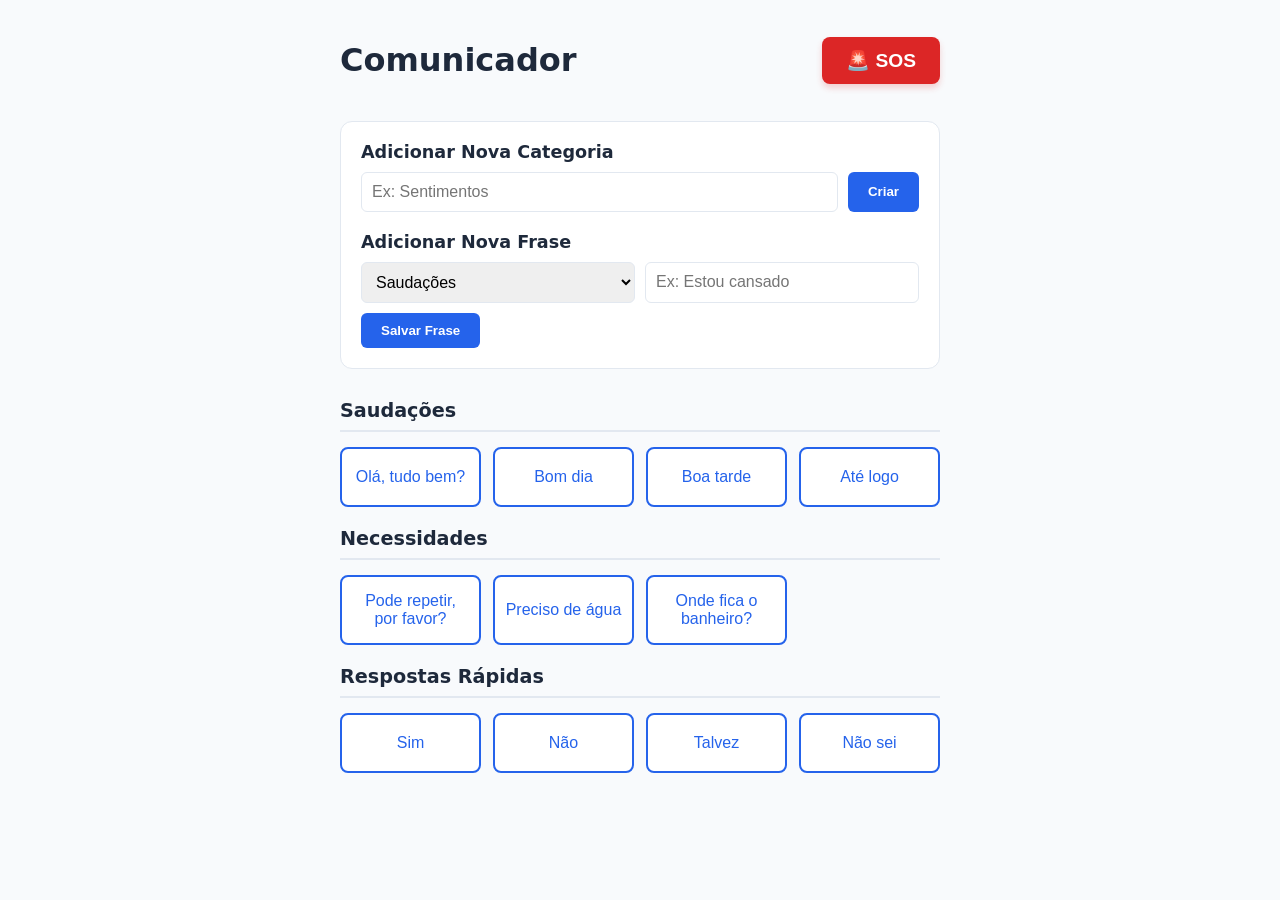
==== backend/index.html @ f61c8002 "teste-monolito" ====
<!DOCTYPE html>
<html lang="pt-BR">
<head>
    <meta charset="UTF-8">
    <meta name="viewport" content="width=device-width, initial-scale=1.0">
    <title>Comunicador Inclusivo MVP</title>
    <style>
        :root {
            --primary: #2563eb;
            --bg: #f8fafc;
            --text: #1e293b;
            --danger: #dc2626;
            --surface: #ffffff;
            --border: #e2e8f0;
        }

        body {
            font-family: system-ui, -apple-system, sans-serif;
            background-color: var(--bg);
            color: var(--text);
            margin: 0;
            padding: 20px;
            display: flex;
            justify-content: center;
        }

        .container {
            max-width: 600px;
            width: 100%;
        }

        header {
            display: flex;
            justify-content: space-between;
            align-items: center;
            margin-bottom: 20px;
        }

        .sos-btn {
            background-color: var(--danger);
            color: white;
            border: none;
            padding: 12px 24px;
            border-radius: 8px;
            font-weight: bold;
            font-size: 1.2rem;
            cursor: pointer;
            box-shadow: 0 4px 6px rgba(220, 38, 38, 0.2);
        }

        /* Área de gerenciamento (Adicionar categorias e frases) */
        .admin-panel {
            background-color: var(--surface);
            padding: 20px;
            border-radius: 12px;
            border: 1px solid var(--border);
            margin-bottom: 30px;
        }

        .admin-panel h3 {
            margin-top: 0;
            margin-bottom: 10px;
            font-size: 1.1rem;
        }

        .form-group {
            display: flex;
            gap: 10px;
            margin-bottom: 20px;
            flex-wrap: wrap;
        }

        .form-group:last-child {
            margin-bottom: 0;
        }

        input, select {
            flex: 1;
            padding: 10px;
            border: 1px solid var(--border);
            border-radius: 6px;
            font-size: 1rem;
            min-width: 200px;
        }

        .btn-add {
            background-color: var(--primary);
            color: white;
            border: none;
            padding: 10px 20px;
            border-radius: 6px;
            cursor: pointer;
            font-weight: bold;
            transition: opacity 0.2s;
        }

        .btn-add:hover {
            opacity: 0.9;
        }

        /* Estilos da lista gerada dinamicamente */
        .category-title {
            font-size: 1.2rem;
            border-bottom: 2px solid var(--border);
            padding-bottom: 8px;
            margin-top: 20px;
            margin-bottom: 15px;
        }

        .grid {
            display: grid;
            grid-template-columns: repeat(auto-fill, minmax(140px, 1fr));
            gap: 12px;
        }

        .phrase-btn {
            background-color: var(--surface);
            border: 2px solid var(--primary);
            color: var(--primary);
            padding: 15px 10px;
            border-radius: 8px;
            font-size: 1rem;
            cursor: pointer;
            transition: all 0.2s;
            min-height: 60px; 
            font-weight: 500;
        }

        .phrase-btn:active {
            background-color: var(--primary);
            color: white;
        }
    </style>
</head>
<body>

    <div class="container">
        <header>
            <h1>Comunicador</h1>
            <button class="sos-btn" onclick="falar('Preciso de ajuda imediata!')">🚨 SOS</button>
        </header>

        <div class="admin-panel">
            <h3>Adicionar Nova Categoria</h3>
            <div class="form-group">
                <input type="text" id="input-nova-categoria" placeholder="Ex: Sentimentos">
                <button class="btn-add" onclick="adicionarCategoria()">Criar</button>
            </div>

            <h3>Adicionar Nova Frase</h3>
            <div class="form-group">
                <select id="select-categoria">
                    </select>
                <input type="text" id="input-nova-frase" placeholder="Ex: Estou cansado">
                <button class="btn-add" onclick="adicionarFrase()">Salvar Frase</button>
            </div>
        </div>

        <main id="app-content"></main>
    </div>

    <script>
        // 1. DADOS INICIAIS E LOCALSTORAGE
        // Tenta carregar do localStorage. Se não existir, usa esses dados padrão.
        const dadosPadrao = [
            {
                id: Date.now().toString(), // Gera um ID único
                nome: "Saudações",
                frases: ["Olá, tudo bem?", "Bom dia", "Boa tarde", "Até logo"]
            },
            {
                id: (Date.now() + 1).toString(),
                nome: "Necessidades",
                frases: ["Pode repetir, por favor?", "Preciso de água", "Onde fica o banheiro?"]
            },
            {
                id: (Date.now() + 2).toString(),
                nome: "Respostas Rápidas",
                frases: ["Sim", "Não", "Talvez", "Não sei"]
            }
        ];

        // Inicializa nosso "banco de dados" local
        let dadosApp = JSON.parse(localStorage.getItem('comunicadorData')) || dadosPadrao;

        // Função para salvar sempre que houver alteração
        function salvarDados() {
            localStorage.setItem('comunicadorData', JSON.stringify(dadosApp));
            renderizarTela(); // Atualiza a tela após salvar
        }

        // 2. FUNÇÕES DE ADICIONAR (CRUD Básico)
        function adicionarCategoria() {
            const input = document.getElementById('input-nova-categoria');
            const nomeCategoria = input.value.trim();

            if (nomeCategoria !== "") {
                const novaCat = {
                    id: Date.now().toString(),
                    nome: nomeCategoria,
                    frases: [] // Começa sem frases
                };
                
                dadosApp.push(novaCat);
                input.value = ""; // Limpa o campo
                salvarDados();
            } else {
                alert("Por favor, digite um nome para a categoria.");
            }
        }

        function adicionarFrase() {
            const select = document.getElementById('select-categoria');
            const input = document.getElementById('input-nova-frase');
            const idCategoriaSelecionada = select.value;
            const textoFrase = input.value.trim();

            if (textoFrase !== "" && idCategoriaSelecionada !== "") {
                // Encontra a categoria correta pelo ID e adiciona a frase no array dela
                const categoria = dadosApp.find(cat => cat.id === idCategoriaSelecionada);
                if (categoria) {
                    categoria.frases.push(textoFrase);
                    input.value = ""; // Limpa o campo
                    salvarDados();
                }
            } else {
                alert("Por favor, selecione uma categoria e digite uma frase.");
            }
        }

        // 3. RENDERIZAÇÃO DA TELA
        // Transforma nossos dados em HTML e joga na tela
        function renderizarTela() {
            const main = document.getElementById('app-content');
            const selectCategoria = document.getElementById('select-categoria');
            
            // Limpa tudo antes de desenhar de novo
            main.innerHTML = "";
            selectCategoria.innerHTML = "";

            dadosApp.forEach(categoria => {
                // Preenche o Select (dropdown) para adicionar frases
                const option = document.createElement('option');
                option.value = categoria.id;
                option.textContent = categoria.nome;
                selectCategoria.appendChild(option);

                // Só desenha a categoria na tela principal se ela tiver frases
                if (categoria.frases.length > 0) {
                    // Cria o título da categoria
                    const h2 = document.createElement('h2');
                    h2.className = 'category-title';
                    h2.textContent = categoria.nome;
                    main.appendChild(h2);

                    // Cria o grid de botões
                    const grid = document.createElement('div');
                    grid.className = 'grid';

                    categoria.frases.forEach(frase => {
                        const button = document.createElement('button');
                        button.className = 'phrase-btn';
                        button.textContent = frase;
                        // O segredo do áudio está aqui: atrelamos a função falar() ao clique
                        button.onclick = () => falar(frase);
                        grid.appendChild(button);
                    });

                    main.appendChild(grid);
                }
            });
        }

        // 4. FUNCIONALIDADE DE VOZ (Text-to-Speech)
        function falar(texto) {
            if ('speechSynthesis' in window) {
                window.speechSynthesis.cancel(); // Para a fala anterior
                const mensagem = new SpeechSynthesisUtterance(texto);
                mensagem.lang = 'pt-BR'; 
                window.speechSynthesis.speak(mensagem);
            } else {
                alert('Seu navegador não suporta a funcionalidade de voz.');
            }
        }

        // 5. INICIALIZAÇÃO
        // Quando a página carregar pela primeira vez, desenha a tela
        renderizarTela();

    </script>
</body>
</html>
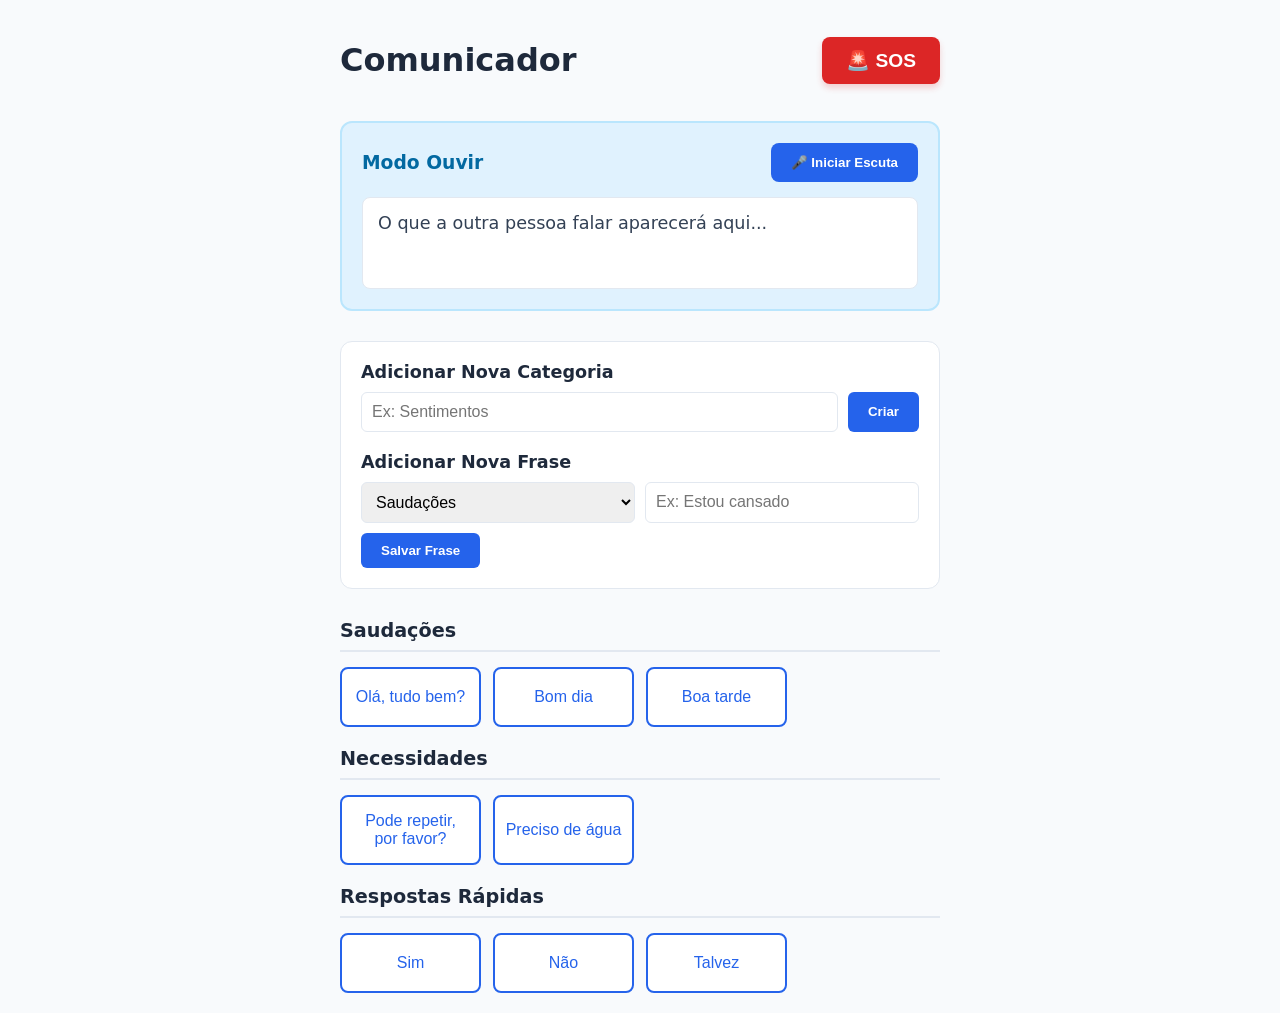
==== commit 3b14ef9c: "monolito com escuta" ====
--- a/backend/index.html
+++ b/backend/index.html
@@ -7,11 +7,15 @@
     <style>
         :root {
             --primary: #2563eb;
+            --primary-dark: #1d4ed8;
             --bg: #f8fafc;
             --text: #1e293b;
             --danger: #dc2626;
             --surface: #ffffff;
             --border: #e2e8f0;
+            --listen-bg: #e0f2fe;
+            --listen-border: #bae6fd;
+            --listen-text: #0369a1;
         }
 
         body {
@@ -48,7 +52,66 @@
             box-shadow: 0 4px 6px rgba(220, 38, 38, 0.2);
         }
 
-        /* Área de gerenciamento (Adicionar categorias e frases) */
+        /* ----- NOVO: Painel de Escuta (Speech-to-Text) ----- */
+        .transcription-panel {
+            background-color: var(--listen-bg);
+            padding: 20px;
+            border-radius: 12px;
+            border: 2px solid var(--listen-border);
+            margin-bottom: 30px;
+        }
+
+        .transcription-header {
+            display: flex;
+            justify-content: space-between;
+            align-items: center;
+            margin-bottom: 15px;
+            flex-wrap: wrap;
+            gap: 10px;
+        }
+
+        .transcription-header h3 {
+            margin: 0;
+            color: var(--listen-text);
+        }
+
+        .btn-listen {
+            background-color: var(--primary);
+            color: white;
+            border: none;
+            padding: 12px 20px;
+            border-radius: 8px;
+            font-weight: bold;
+            cursor: pointer;
+            transition: background-color 0.3s;
+            display: flex;
+            align-items: center;
+            gap: 8px;
+        }
+
+        /* Animação para indicar que o microfone está ligado */
+        .btn-listen.listening {
+            background-color: var(--danger);
+            animation: pulse 1.5s infinite;
+        }
+
+        @keyframes pulse {
+            0% { transform: scale(1); }
+            50% { transform: scale(1.05); box-shadow: 0 0 10px rgba(220, 38, 38, 0.5); }
+            100% { transform: scale(1); }
+        }
+
+        .transcription-box {
+            background: white;
+            padding: 15px;
+            border-radius: 8px;
+            min-height: 60px;
+            font-size: 1.1rem;
+            color: #334155;
+            border: 1px solid var(--border);
+        }
+        /* --------------------------------------------------- */
+
         .admin-panel {
             background-color: var(--surface);
             padding: 20px;
@@ -98,7 +161,6 @@
             opacity: 0.9;
         }
 
-        /* Estilos da lista gerada dinamicamente */
         .category-title {
             font-size: 1.2rem;
             border-bottom: 2px solid var(--border);
@@ -140,6 +202,18 @@
             <button class="sos-btn" onclick="falar('Preciso de ajuda imediata!')">🚨 SOS</button>
         </header>
 
+        <div class="transcription-panel">
+            <div class="transcription-header">
+                <h3>Modo Ouvir</h3>
+                <button id="btn-ouvir" class="btn-listen" onclick="alternarEscuta()">
+                    🎤 Iniciar Escuta
+                </button>
+            </div>
+            <div id="texto-transcrito" class="transcription-box">
+                O que a outra pessoa falar aparecerá aqui...
+            </div>
+        </div>
+
         <div class="admin-panel">
             <h3>Adicionar Nova Categoria</h3>
             <div class="form-group">
@@ -149,8 +223,7 @@
 
             <h3>Adicionar Nova Frase</h3>
             <div class="form-group">
-                <select id="select-categoria">
-                    </select>
+                <select id="select-categoria"></select>
                 <input type="text" id="input-nova-frase" placeholder="Ex: Estou cansado">
                 <button class="btn-add" onclick="adicionarFrase()">Salvar Frase</button>
             </div>
@@ -161,99 +234,62 @@
 
     <script>
         // 1. DADOS INICIAIS E LOCALSTORAGE
-        // Tenta carregar do localStorage. Se não existir, usa esses dados padrão.
         const dadosPadrao = [
-            {
-                id: Date.now().toString(), // Gera um ID único
-                nome: "Saudações",
-                frases: ["Olá, tudo bem?", "Bom dia", "Boa tarde", "Até logo"]
-            },
-            {
-                id: (Date.now() + 1).toString(),
-                nome: "Necessidades",
-                frases: ["Pode repetir, por favor?", "Preciso de água", "Onde fica o banheiro?"]
-            },
-            {
-                id: (Date.now() + 2).toString(),
-                nome: "Respostas Rápidas",
-                frases: ["Sim", "Não", "Talvez", "Não sei"]
-            }
+            { id: "1", nome: "Saudações", frases: ["Olá, tudo bem?", "Bom dia", "Boa tarde"] },
+            { id: "2", nome: "Necessidades", frases: ["Pode repetir, por favor?", "Preciso de água"] },
+            { id: "3", nome: "Respostas Rápidas", frases: ["Sim", "Não", "Talvez"] }
         ];
 
-        // Inicializa nosso "banco de dados" local
         let dadosApp = JSON.parse(localStorage.getItem('comunicadorData')) || dadosPadrao;
 
-        // Função para salvar sempre que houver alteração
         function salvarDados() {
             localStorage.setItem('comunicadorData', JSON.stringify(dadosApp));
-            renderizarTela(); // Atualiza a tela após salvar
-        }
-
-        // 2. FUNÇÕES DE ADICIONAR (CRUD Básico)
+            renderizarTela();
+        }
+
+        // 2. FUNÇÕES DE ADICIONAR (CRUD)
         function adicionarCategoria() {
             const input = document.getElementById('input-nova-categoria');
             const nomeCategoria = input.value.trim();
-
             if (nomeCategoria !== "") {
-                const novaCat = {
-                    id: Date.now().toString(),
-                    nome: nomeCategoria,
-                    frases: [] // Começa sem frases
-                };
-                
-                dadosApp.push(novaCat);
-                input.value = ""; // Limpa o campo
+                dadosApp.push({ id: Date.now().toString(), nome: nomeCategoria, frases: [] });
+                input.value = ""; 
                 salvarDados();
-            } else {
-                alert("Por favor, digite um nome para a categoria.");
             }
         }
 
         function adicionarFrase() {
             const select = document.getElementById('select-categoria');
             const input = document.getElementById('input-nova-frase');
-            const idCategoriaSelecionada = select.value;
-            const textoFrase = input.value.trim();
-
-            if (textoFrase !== "" && idCategoriaSelecionada !== "") {
-                // Encontra a categoria correta pelo ID e adiciona a frase no array dela
-                const categoria = dadosApp.find(cat => cat.id === idCategoriaSelecionada);
-                if (categoria) {
-                    categoria.frases.push(textoFrase);
-                    input.value = ""; // Limpa o campo
-                    salvarDados();
-                }
-            } else {
-                alert("Por favor, selecione uma categoria e digite uma frase.");
+            const categoria = dadosApp.find(cat => cat.id === select.value);
+            
+            if (categoria && input.value.trim() !== "") {
+                categoria.frases.push(input.value.trim());
+                input.value = ""; 
+                salvarDados();
             }
         }
 
-        // 3. RENDERIZAÇÃO DA TELA
-        // Transforma nossos dados em HTML e joga na tela
+        // 3. RENDERIZAÇÃO
         function renderizarTela() {
             const main = document.getElementById('app-content');
             const selectCategoria = document.getElementById('select-categoria');
             
-            // Limpa tudo antes de desenhar de novo
             main.innerHTML = "";
             selectCategoria.innerHTML = "";
 
             dadosApp.forEach(categoria => {
-                // Preenche o Select (dropdown) para adicionar frases
                 const option = document.createElement('option');
                 option.value = categoria.id;
                 option.textContent = categoria.nome;
                 selectCategoria.appendChild(option);
 
-                // Só desenha a categoria na tela principal se ela tiver frases
                 if (categoria.frases.length > 0) {
-                    // Cria o título da categoria
                     const h2 = document.createElement('h2');
                     h2.className = 'category-title';
                     h2.textContent = categoria.nome;
                     main.appendChild(h2);
 
-                    // Cria o grid de botões
                     const grid = document.createElement('div');
                     grid.className = 'grid';
 
@@ -261,30 +297,113 @@
                         const button = document.createElement('button');
                         button.className = 'phrase-btn';
                         button.textContent = frase;
-                        // O segredo do áudio está aqui: atrelamos a função falar() ao clique
                         button.onclick = () => falar(frase);
                         grid.appendChild(button);
                     });
-
                     main.appendChild(grid);
                 }
             });
         }
 
-        // 4. FUNCIONALIDADE DE VOZ (Text-to-Speech)
+        // 4. FUNCIONALIDADE DE VOZ E TRANSCRIÇÃO (US02 e US03)
+        let reconhecimento = null;
+        let escutando = false;
+
+        // Configuração do Speech-to-Text (Ouvir)
+        const SpeechRecognition = window.SpeechRecognition || window.webkitSpeechRecognition;
+        if (SpeechRecognition) {
+            reconhecimento = new SpeechRecognition();
+            reconhecimento.lang = 'pt-BR';
+            reconhecimento.continuous = true;     // Fica ouvindo continuamente
+            reconhecimento.interimResults = true; // Mostra resultados parciais enquanto a pessoa fala
+
+            reconhecimento.onstart = () => {
+                escutando = true;
+                const btn = document.getElementById('btn-ouvir');
+                btn.innerHTML = "🛑 Parar Escuta";
+                btn.classList.add('listening');
+                document.getElementById('texto-transcrito').textContent = "Ouvindo...";
+            };
+
+            reconhecimento.onresult = (event) => {
+                let textoFinal = "";
+                let textoIntermediario = "";
+
+                for (let i = event.resultIndex; i < event.results.length; ++i) {
+                    if (event.results[i].isFinal) {
+                        textoFinal += event.results[i][0].transcript;
+                    } else {
+                        textoIntermediario += event.results[i][0].transcript;
+                    }
+                }
+
+                const display = document.getElementById('texto-transcrito');
+                if (textoFinal !== "") {
+                    // Mantém o histórico do que foi falado
+                    display.innerHTML += `<strong>${textoFinal} </strong><br>`;
+                } else {
+                    display.innerHTML += `<span>${textoIntermediario}</span>`;
+                }
+            };
+
+            reconhecimento.onend = () => {
+                // Se o usuário não mandou parar manualmente, reinicia para continuar ouvindo
+                if (escutando) {
+                    reconhecimento.start();
+                } else {
+                    finalizarUIEscuta();
+                }
+            };
+
+            reconhecimento.onerror = (event) => {
+                console.error("Erro no reconhecimento: ", event.error);
+                escutando = false;
+                finalizarUIEscuta();
+                if (event.error === 'not-allowed') {
+                    alert("Por favor, permita o uso do microfone no seu navegador.");
+                }
+            };
+        } else {
+            document.getElementById('btn-ouvir').style.display = 'none';
+            document.getElementById('texto-transcrito').textContent = "Seu navegador não suporta transcrição de voz.";
+        }
+
+        function alternarEscuta() {
+            if (!reconhecimento) return;
+            
+            if (escutando) {
+                escutando = false;
+                reconhecimento.stop();
+            } else {
+                // Limpa a caixa antes de começar a ouvir novamente
+                document.getElementById('texto-transcrito').innerHTML = ""; 
+                reconhecimento.start();
+            }
+        }
+
+        function finalizarUIEscuta() {
+            const btn = document.getElementById('btn-ouvir');
+            btn.innerHTML = "🎤 Iniciar Escuta";
+            btn.classList.remove('listening');
+        }
+
+        // Modificação no Text-to-Speech (Falar)
         function falar(texto) {
+            // Regra Crítica: Se for falar, para de ouvir para não transcrever a voz do robô
+            if (escutando && reconhecimento) {
+                escutando = false;
+                reconhecimento.stop();
+            }
+
             if ('speechSynthesis' in window) {
-                window.speechSynthesis.cancel(); // Para a fala anterior
+                window.speechSynthesis.cancel();
                 const mensagem = new SpeechSynthesisUtterance(texto);
-                mensagem.lang = 'pt-BR'; 
+                mensagem.lang = 'pt-BR';
                 window.speechSynthesis.speak(mensagem);
-            } else {
-                alert('Seu navegador não suporta a funcionalidade de voz.');
             }
         }
 
         // 5. INICIALIZAÇÃO
-        // Quando a página carregar pela primeira vez, desenha a tela
         renderizarTela();
 
     </script>
